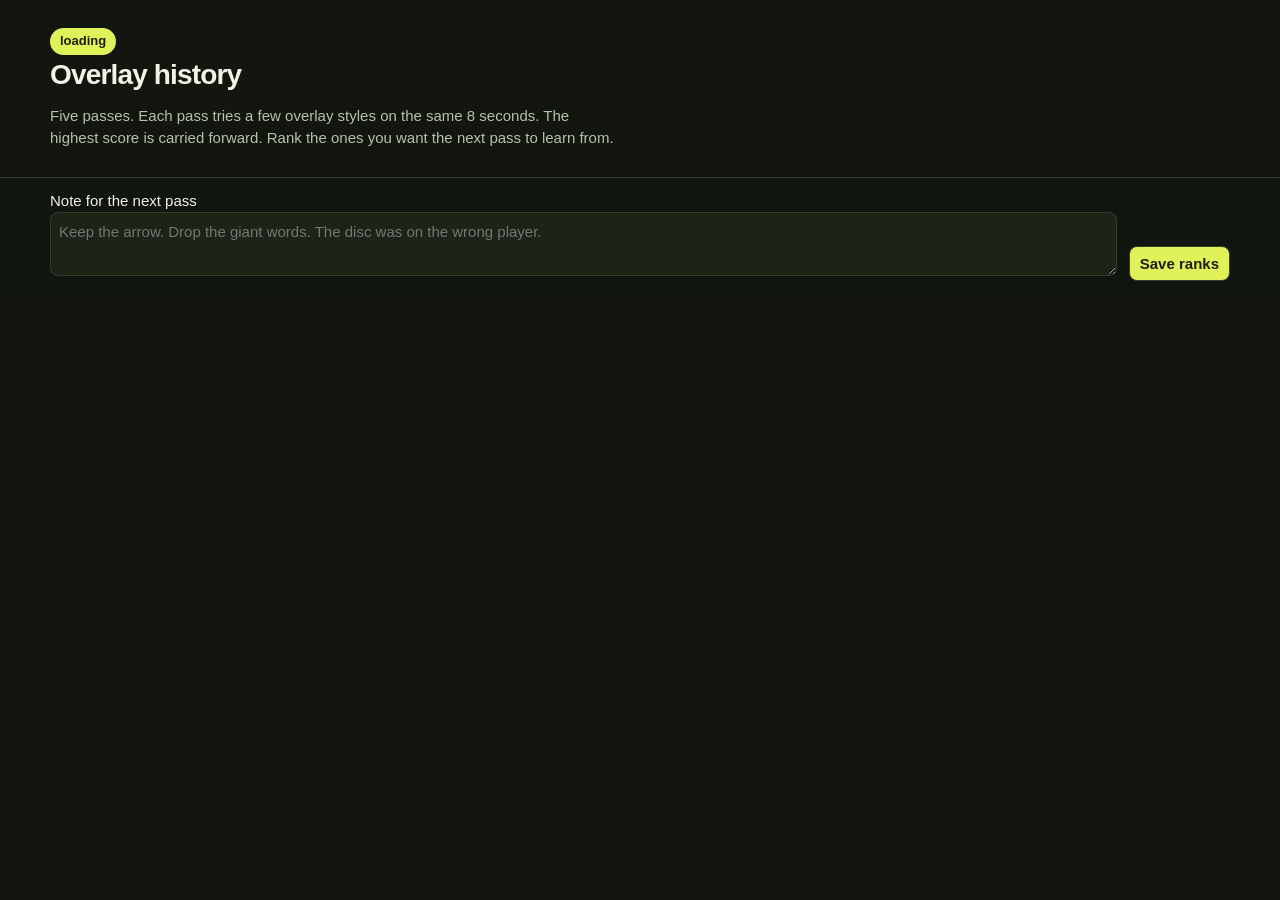
==== pipeline/web/index.html @ d453951e "Add a Claude overlay loop and a review page so styles can be compared and ranked. Each pass drafts a" ====
<!DOCTYPE html>
<html lang="en">
<head>
<meta charset="utf-8">
<meta name="viewport" content="width=device-width, initial-scale=1">
<title>Overlay history</title>
<style>
  :root {
    --bg: #12160f;
    --card: #1c2418;
    --line: #31402a;
    --text: #f4f1e6;
    --muted: #b7c2ac;
    --accent: #dff25a;
    --bad: #ff7a55;
    --pick: #dff25a;
  }
  * { box-sizing: border-box; }
  body {
    margin: 0;
    background: var(--bg);
    color: var(--text);
    font: 15px/1.45 "Avenir Next", "Segoe UI", sans-serif;
  }
  header, main { width: min(1180px, calc(100% - 32px)); margin: 0 auto; }
  header { padding: 28px 0 8px; }
  h1 { font-size: 28px; font-weight: 650; letter-spacing: -0.03em; margin: 0 0 6px; }
  h2 { font-size: 13px; letter-spacing: 0.08em; text-transform: uppercase; color: var(--muted); margin: 28px 0 12px; }
  .phase { display: inline-block; background: var(--accent); color: #1a2008; font-weight: 650; border-radius: 999px; padding: 4px 10px; font-size: 13px; }
  .sub { color: var(--muted); margin: 10px 0 0; max-width: 68ch; }
  .row { display: flex; gap: 14px; flex-wrap: wrap; }
  .sources { display: grid; grid-template-columns: 1fr 1fr; gap: 14px; }
  .sources video, .card video, .picked video { width: 100%; background: #000; border-radius: 8px; display: block; }
  .card, .note, .source {
    background: var(--card);
    border: 1px solid var(--line);
    border-radius: 12px;
    padding: 12px;
  }
  .source h3, .card h3 { margin: 0 0 8px; font-size: 14px; }
  .grid { display: grid; grid-template-columns: repeat(3, 1fr); gap: 14px; }
  .picked { display: grid; grid-template-columns: repeat(5, 1fr); gap: 10px; }
  .card.winner { outline: 2px solid var(--pick); }
  .meta { display: flex; justify-content: space-between; gap: 8px; align-items: baseline; margin: 8px 0 4px; }
  .style { font-weight: 700; }
  .score { font-variant-numeric: tabular-nums; color: var(--accent); font-weight: 700; }
  .blurb, .summary, .issue, .empty { color: var(--muted); font-size: 13px; }
  .summary { color: var(--text); margin: 6px 0; }
  .issue { margin: 0; padding-left: 16px; }
  .labels { display: flex; flex-wrap: wrap; gap: 6px; margin: 8px 0; }
  .labels span, .legend span {
    border: 1px solid var(--line);
    border-radius: 999px;
    padding: 2px 8px;
    font-size: 12px;
  }
  .bars { display: grid; gap: 3px; margin: 8px 0; }
  .bar { display: grid; grid-template-columns: 78px 1fr 28px; gap: 6px; align-items: center; font-size: 11px; color: var(--muted); }
  .bar i { display: block; height: 6px; background: #2a3324; border-radius: 99px; }
  .bar i b { display: block; height: 100%; background: var(--accent); border-radius: 99px; }
  .ranks { display: flex; gap: 6px; margin-top: 8px; }
  .ranks button, button.save {
    background: transparent; color: var(--text); border: 1px solid var(--line);
    border-radius: 8px; padding: 6px 10px; cursor: pointer; font: inherit;
  }
  .ranks button.on { background: var(--accent); color: #1a2008; border-color: var(--accent); font-weight: 700; }
  .badge { font-size: 11px; letter-spacing: 0.06em; text-transform: uppercase; color: #1a2008; background: var(--pick); border-radius: 99px; padding: 2px 6px; }
  .err { color: var(--bad); font-size: 13px; }
  .dock {
    position: sticky; bottom: 0; background: rgba(18, 22, 15, 0.94);
    border-top: 1px solid var(--line); padding: 12px 0 16px; margin-top: 20px;
  }
  .dock .inner { width: min(1180px, calc(100% - 32px)); margin: 0 auto; display: grid; grid-template-columns: 1fr auto; gap: 12px; align-items: end; }
  textarea { width: 100%; min-height: 64px; resize: vertical; background: var(--card); color: var(--text); border: 1px solid var(--line); border-radius: 8px; padding: 8px; font: inherit; }
  button.save { background: var(--accent); color: #1a2008; font-weight: 700; }
  .saved { color: var(--accent); font-size: 13px; margin: 0; }
  .legend { display: flex; flex-wrap: wrap; gap: 8px; }
  @media (max-width: 900px) {
    .grid, .sources, .picked { grid-template-columns: 1fr; }
    .dock .inner { grid-template-columns: 1fr; }
  }
</style>
</head>
<body>
<header>
  <div class="phase" id="phase">loading</div>
  <h1>Overlay history</h1>
  <p class="sub" id="lede">Five passes. Each pass tries a few overlay styles on the same 8 seconds. The highest score is carried forward. Rank the ones you want the next pass to learn from.</p>
</header>
<main id="main"></main>
<div class="dock">
  <div class="inner">
    <label>Note for the next pass
      <textarea id="note" placeholder="Keep the arrow. Drop the giant words. The disc was on the wrong player."></textarea>
    </label>
    <div>
      <button class="save" id="save" type="button">Save ranks</button>
      <p class="saved" id="saved"></p>
    </div>
  </div>
</div>
<script>
const chosen = {};
let noteDirty = false;
let lastKey = "";
const noteEl = document.getElementById("note");
noteEl.addEventListener("input", () => { noteDirty = true; });

function el(tag, attrs, text) {
  const node = document.createElement(tag);
  for (const [key, value] of Object.entries(attrs || {})) {
    if (key === "class") node.className = value;
    else node.setAttribute(key, value);
  }
  if (text != null) node.textContent = text;
  return node;
}

function videoOf(src, id) {
  const video = el("video", { controls: "", preload: "none", playsinline: "", "data-id": id || "" });
  video.muted = true;
  video.src = src;
  return video;
}

function bars(scores) {
  const wrap = el("div", { class: "bars" });
  for (const [name, value] of Object.entries(scores || {})) {
    const row = el("div", { class: "bar" });
    row.append(el("span", {}, name));
    const track = el("i");
    const fill = el("b");
    fill.style.width = Math.round((Number(value) || 0) * 100) + "%";
    track.append(fill);
    row.append(track, el("span", {}, (Number(value) || 0).toFixed(2)));
    wrap.append(row);
  }
  return wrap;
}

function card(iteration, variant, picked) {
  const node = el("article", { class: variant.id === picked ? "card winner" : "card" });
  const head = el("div", { class: "meta" });
  const title = el("div", { class: "style" }, variant.style);
  if (variant.id === picked) title.append(" ", el("span", { class: "badge" }, "picked"));
  head.append(title, el("div", { class: "score" }, variant.score == null ? "—" : Number(variant.score).toFixed(2)));
  node.append(head);
  if (variant.video) node.append(videoOf("/media/" + variant.video, iteration + ":" + variant.id));
  if (variant.blurb) node.append(el("p", { class: "blurb" }, variant.blurb));
  if (variant.labels && variant.labels.length) {
    const labels = el("div", { class: "labels" });
    variant.labels.forEach((text) => labels.append(el("span", {}, text)));
    node.append(labels);
  }
  if (variant.summary) node.append(el("p", { class: "summary" }, variant.summary));
  if (variant.scores && Object.keys(variant.scores).length) node.append(bars(variant.scores));
  const list = el("ul", { class: "issue" });
  (variant.issues || []).slice(0, 4).forEach((issue) => {
    list.append(el("li", {}, (issue.axis ? issue.axis + ": " : "") + (issue.detail || "")));
  });
  if (list.childNodes.length) node.append(list);
  if (variant.error) node.append(el("p", { class: "err" }, variant.error));
  const ranks = el("div", { class: "ranks" });
  const key = iteration + ":" + variant.id;
  for (const rank of [1, 2, 3]) {
    const button = el("button", { type: "button" }, String(rank));
    if (chosen[key] === rank) button.classList.add("on");
    button.addEventListener("click", () => {
      chosen[key] = chosen[key] === rank ? null : rank;
      document.getElementById("saved").textContent = "";
      button.parentElement.querySelectorAll("button").forEach((other) => other.classList.remove("on"));
      if (chosen[key]) button.classList.add("on");
    });
    ranks.append(button);
  }
  node.append(el("p", { class: "blurb" }, "Rank 1 is the one to learn from"), ranks);
  return node;
}

function render(data) {
  const main = document.getElementById("main");
  const times = {};
  main.querySelectorAll("video").forEach((video) => {
    if (video.dataset.id && video.currentTime > 0.2) times[video.dataset.id] = video.currentTime;
  });
  main.replaceChildren();
  document.getElementById("phase").textContent = data.phase || data.status || "idle";

  if (data.scene_summary) {
    const scene = el("p", { class: "sub" }, "Reason saw: " + data.scene_summary);
    main.append(scene);
  }

  const sources = el("section", { class: "sources" });
  if (data.video) {
    const box = el("div", { class: "source" });
    box.append(el("h3", {}, "Input, 0–8s"), videoOf("/media/" + data.video, "input"));
    sources.append(box);
  }
  if (data.reference) {
    const box = el("div", { class: "source" });
    box.append(el("h3", {}, "One reference — role-marker, not the only target"), videoOf("/media/" + data.reference, "reference"));
    sources.append(box);
  }
  if (sources.childNodes.length) main.append(sources);

  const legend = el("div", { class: "legend" });
  ["role-marker", "telestrator", "social-hook", "broadcast-strap", "data-chip"].forEach((name) => {
    legend.append(el("span", {}, name));
  });
  main.append(el("h2", {}, "Styles in the guide"), legend);

  const picked = el("div", { class: "picked" });
  (data.iterations || []).forEach((iter) => {
    const variant = (iter.variants || []).find((item) => item.id === iter.picked);
    if (!variant) return;
    const box = el("div", { class: "source" });
    box.append(el("h3", {}, "Iter " + iter.index + " · " + variant.style));
    if (variant.video) box.append(videoOf("/media/" + variant.video, "pick-" + iter.index));
    box.append(el("p", { class: "score" }, variant.score == null ? "—" : Number(variant.score).toFixed(2)));
    picked.append(box);
  });
  if (picked.childNodes.length) {
    main.append(el("h2", {}, "What was carried forward"), picked);
  }

  (data.iterations || []).forEach((iter) => {
    main.append(el("h2", {}, "Iteration " + iter.index + " — everything tried"));
    const grid = el("div", { class: "grid" });
    (iter.variants || []).forEach((variant) => grid.append(card(iter.index, variant, iter.picked)));
    main.append(grid);
  });

  if (!data.iterations || !data.iterations.length) {
    main.append(el("p", { class: "empty" }, "Waiting for the first variant. This page refreshes on its own."));
  }

  main.querySelectorAll("video").forEach((video) => {
    const t = times[video.dataset.id];
    if (!t) return;
    video.addEventListener("loadedmetadata", () => { video.currentTime = t; }, { once: true });
  });
}

async function refresh() {
  const data = await (await fetch("/api/manifest")).json();
  const key = JSON.stringify({ phase: data.phase, status: data.status, iterations: data.iterations, summary: data.scene_summary });
  if (data.ranks && data.ranks.note && !noteDirty && !noteEl.value) noteEl.value = data.ranks.note;
  if (data.ranks) {
    for (const item of data.ranks.items || []) {
      const id = item.iteration + ":" + item.variant;
      if (!(id in chosen)) chosen[id] = item.rank;
    }
  }
  if (key !== lastKey) {
    lastKey = key;
    render(data);
  }
  document.body.dataset.run = data.run || "";
  return data;
}

document.getElementById("save").addEventListener("click", async () => {
  const run = document.body.dataset.run;
  const items = Object.entries(chosen).filter(([, rank]) => rank).map(([id, rank]) => {
    const [iteration, variant] = id.split(":");
    const style = variant.split("_").slice(1).join("_");
    return { iteration: Number(iteration), variant, style, rank };
  });
  const res = await fetch("/api/ranks", {
    method: "POST",
    headers: { "Content-Type": "application/json" },
    body: JSON.stringify({ run, note: noteEl.value, items }),
  });
  const body = await res.json();
  document.getElementById("saved").textContent = res.ok
    ? "Saved " + body.saved + " ranks. The next iteration reads this."
    : "Could not save";
});

refresh();
setInterval(() => { refresh().catch(() => {}); }, 2000);
</script>
</body>
</html>
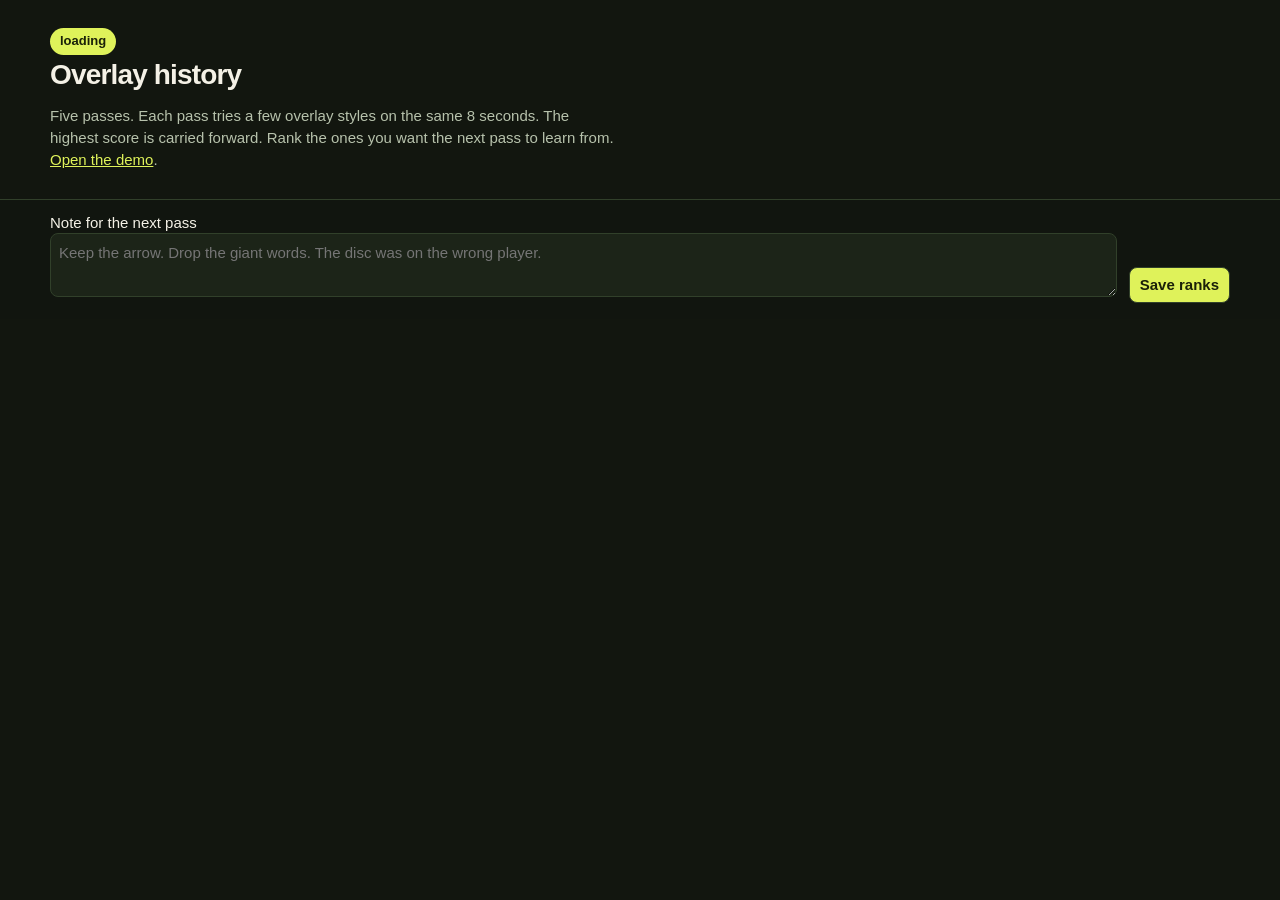
==== commit 50fa021e: "Add a hype-edit loop that turns a raw clip into a slow-mo, motion-graphics highlight. pipeline/hype " ====
--- a/pipeline/web/index.html
+++ b/pipeline/web/index.html
@@ -28,6 +28,7 @@
   h2 { font-size: 13px; letter-spacing: 0.08em; text-transform: uppercase; color: var(--muted); margin: 28px 0 12px; }
   .phase { display: inline-block; background: var(--accent); color: #1a2008; font-weight: 650; border-radius: 999px; padding: 4px 10px; font-size: 13px; }
   .sub { color: var(--muted); margin: 10px 0 0; max-width: 68ch; }
+  a { color: var(--accent); }
   .row { display: flex; gap: 14px; flex-wrap: wrap; }
   .sources { display: grid; grid-template-columns: 1fr 1fr; gap: 14px; }
   .sources video, .card video, .picked video { width: 100%; background: #000; border-radius: 8px; display: block; }
@@ -85,7 +86,7 @@
 <header>
   <div class="phase" id="phase">loading</div>
   <h1>Overlay history</h1>
-  <p class="sub" id="lede">Five passes. Each pass tries a few overlay styles on the same 8 seconds. The highest score is carried forward. Rank the ones you want the next pass to learn from.</p>
+  <p class="sub" id="lede">Five passes. Each pass tries a few overlay styles on the same 8 seconds. The highest score is carried forward. Rank the ones you want the next pass to learn from. <a href="/demo">Open the demo</a>.</p>
 </header>
 <main id="main"></main>
 <div class="dock">
@@ -186,6 +187,20 @@
   main.replaceChildren();
   document.getElementById("phase").textContent = data.phase || data.status || "idle";
 
+  if (data.frame_track) {
+    const feature = el("section", { class: "source" });
+    feature.append(el("h3", {}, "Frame-level ball track"));
+    feature.append(videoOf("/media/" + data.frame_track, "frame-track"));
+    const note = data.frame_note || "Ball box on every frame. A ring fires when the ball meets a player.";
+    feature.append(el("p", { class: "summary" }, note));
+    if (data.frame_hits && data.frame_hits.length) {
+      const labels = el("div", { class: "labels" });
+      data.frame_hits.forEach((hit) => labels.append(el("span", {}, hit.kind + " " + Number(hit.t).toFixed(2) + "s")));
+      feature.append(labels);
+    }
+    main.append(feature);
+  }
+
   if (data.scene_summary) {
     const scene = el("p", { class: "sub" }, "Reason saw: " + data.scene_summary);
     main.append(scene);
@@ -244,7 +259,7 @@
 
 async function refresh() {
   const data = await (await fetch("/api/manifest")).json();
-  const key = JSON.stringify({ phase: data.phase, status: data.status, iterations: data.iterations, summary: data.scene_summary });
+  const key = JSON.stringify({ phase: data.phase, status: data.status, iterations: data.iterations, summary: data.scene_summary, frame: data.frame_track });
   if (data.ranks && data.ranks.note && !noteDirty && !noteEl.value) noteEl.value = data.ranks.note;
   if (data.ranks) {
     for (const item of data.ranks.items || []) {
